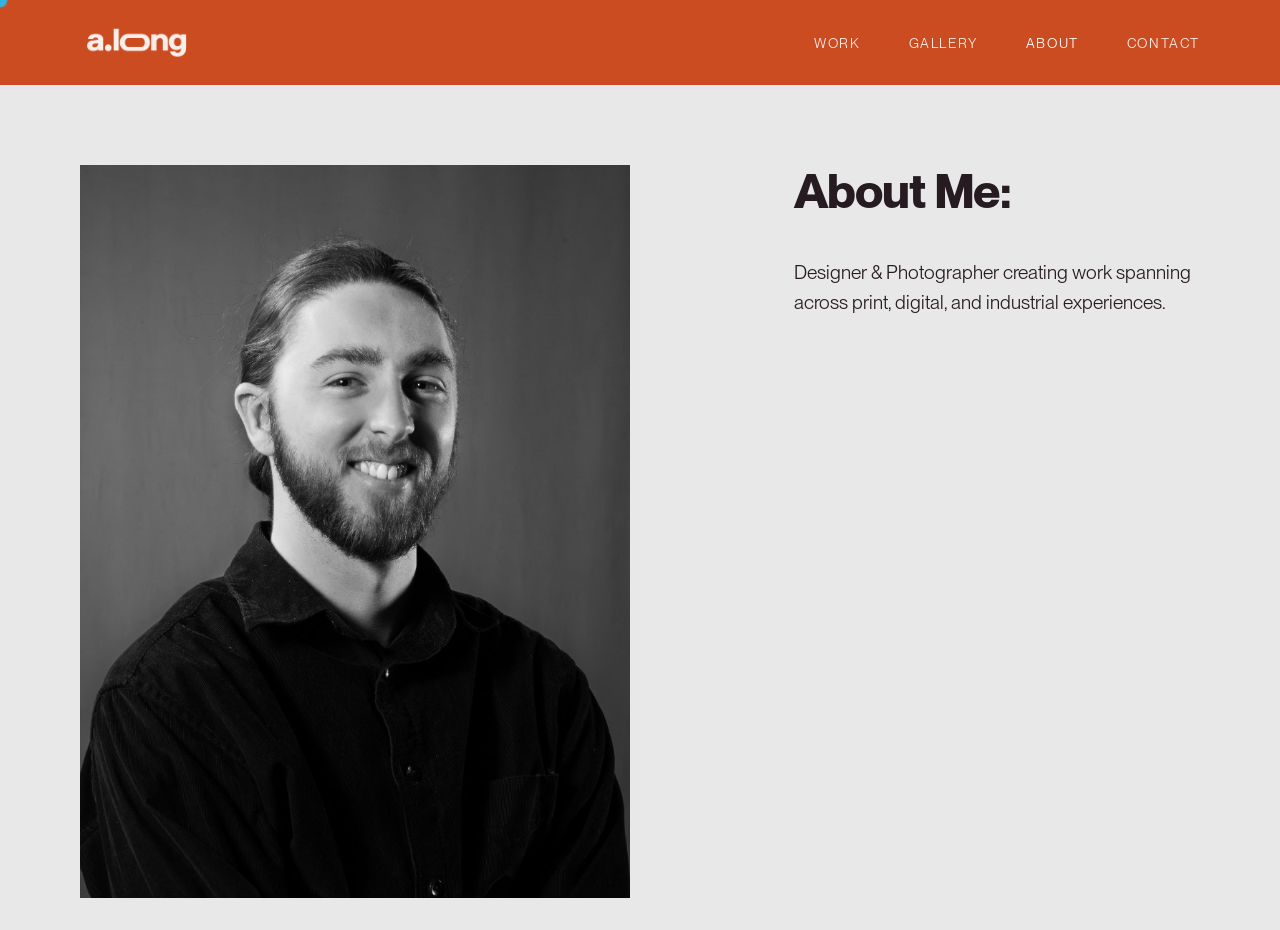
==== about.html @ 1a4ba727 "Add homepage and about pages with seamless page transitions - Create homepage.html with bottom-posit" ====
<!DOCTYPE html>
<html lang="en" data-theme="light">
<head>
    <meta charset="UTF-8">
    <meta name="viewport" content="width=device-width, initial-scale=1.0">
    <title>Alexander Long - About</title>
    <link rel="stylesheet" href="about-styles.css">
</head>
<body>
    <!-- Custom Cursor -->
    <div id="custom-cursor">View</div>

    <div id="loading-screen" class="loaded">
        <div class="loading-icon"></div>
    </div>

    <header class="header-static">
        <a href="homepage.html" class="logo"><img src="images/logo.png" alt="Alexander Long"></a>
        <nav>
            <ul>
                <li><a href="page2.html">WORK</a></li>
                <li><a href="#">GALLERY</a></li>
                <li><a href="about.html" class="active">ABOUT</a></li>
                <li><a href="#">CONTACT</a></li>
            </ul>
        </nav>
    </header>

    <main>
        <section class="info-grid">
            <div class="image-column">
                <img src="images/headshot.png" alt="Alexander Long">
            </div>

            <div class="about-column">
                <h3>About Me:</h3>
                <p>Designer & Photographer creating work spanning across print, digital, and industrial experiences.</p>
            </div>
        </section>
    </main>

    <script>
        // Page transition on WORK link click
        (function() {
            var workLink = document.querySelector('a[href="page2.html"]');
            var loadingScreen = document.getElementById('loading-screen');
            
            if (workLink && loadingScreen) {
                workLink.addEventListener('click', function(e) {
                    e.preventDefault();
                    
                    // Start from top (hidden position)
                    loadingScreen.style.transition = 'none';
                    loadingScreen.style.transform = 'translateY(-100%)';
                    loadingScreen.classList.remove('loaded');
                    void loadingScreen.offsetWidth; // Trigger reflow
                    
                    // Animate down to cover screen
                    loadingScreen.style.transition = 'transform 1.5s cubic-bezier(0.65, 0, 0.35, 1)';
                    loadingScreen.style.transform = 'translateY(0)';
                    
                    setTimeout(function() {
                        window.location.href = 'page2.html';
                    }, 1500);
                });
            }
        })();

        // Custom Cursor with smooth following
        (function() {
            var customCursor = document.getElementById('custom-cursor');
            
            var cursorPos = { x: 0, y: 0 };
            var mousePos = { x: 0, y: 0 };
            var speed = 0.15;

            document.addEventListener('mousemove', function(e) {
                mousePos.x = e.clientX;
                mousePos.y = e.clientY;
            });

            function updateCursor() {
                cursorPos.x += (mousePos.x - cursorPos.x) * speed;
                cursorPos.y += (mousePos.y - cursorPos.y) * speed;
                
                customCursor.style.transform = 'translate(' + cursorPos.x + 'px, ' + cursorPos.y + 'px) translate(-50%, -50%)';
                
                requestAnimationFrame(updateCursor);
            }
            updateCursor();

            var navLinks = document.querySelectorAll('nav a');
            var logo = document.querySelector('.logo');
            
            navLinks.forEach(function(link) {
                link.addEventListener('mouseenter', function() {
                    customCursor.classList.add('active');
                });

                link.addEventListener('mouseleave', function() {
                    customCursor.classList.remove('active');
                });
            });
            
            if (logo) {
                logo.addEventListener('mouseenter', function() {
                    customCursor.classList.add('active');
                });

                logo.addEventListener('mouseleave', function() {
                    customCursor.classList.remove('active');
                });
            }
        })();
    </script>
</body>
</html>
---- about-styles.css ----
/* Font Faces */
@font-face {
    font-family: 'PP Neue Montreal';
    src: url('fonts/PPNeueMontreal-Book.otf') format('opentype');
    font-weight: 400;
    font-style: normal;
}

@font-face {
    font-family: 'PP Neue Montreal';
    src: url('fonts/PPNeueMontreal-Bold.otf') format('opentype');
    font-weight: 700;
    font-style: normal;
}

/* Reset */
* {
    margin: 0;
    padding: 0;
    box-sizing: border-box;
}

body {
    font-family: 'PP Neue Montreal', sans-serif;
    background-color: #e8e8e8;
    color: #261b21;
    line-height: 1.6;
    cursor: none;
}

/* Custom Cursor */
#custom-cursor {
    position: fixed;
    width: 15px;
    height: 15px;
    border-radius: 50%;
    background-color: #ffffff;
    color: #ffffff;
    display: flex;
    align-items: center;
    justify-content: center;
    font-size: 0;
    font-weight: 700;
    text-align: center;
    pointer-events: none;
    z-index: 9999;
    left: 0;
    top: 0;
    will-change: transform;
    transform-origin: center;
    mix-blend-mode: difference;
}

/* Loading Screen */
#loading-screen {
    position: fixed;
    top: 0;
    left: 0;
    width: 100%;
    height: 100%;
    background-color: #261b21;
    display: flex;
    align-items: center;
    justify-content: center;
    z-index: 9999;
    transition: transform 1.5s cubic-bezier(0.65, 0, 0.35, 1);
    transform: translateY(0);
}

#loading-screen.loaded {
    transform: translateY(-100%);
}

.loading-icon {
    font-size: 2.5rem;
    animation: flip 1.5s ease-in-out infinite;
}

.loading-icon::before {
    content: '⌛';
    display: block;
}

@keyframes flip {
    0%, 100% {
        transform: rotate(0deg);
    }
    50% {
        transform: rotate(180deg);
    }
}

/* Static Header */
.header-static {
    display: flex;
    justify-content: space-between;
    align-items: center;
    padding: 1.4rem 5rem;
    width: 100%;
    background-color: #cc4c22;
}

.logo {
    display: flex;
    align-items: center;
    text-decoration: none;
    cursor: none;
}

.logo img {
    height: 2.5rem;
    width: auto;
    display: block;
    mix-blend-mode: screen;
}

nav {
    display: flex;
    align-items: center;
    gap: 3rem;
}

nav ul {
    display: flex;
    list-style: none;
    gap: 3rem;
}

nav a {
    color: #fff;
    text-decoration: none;
    font-size: 0.85rem;
    position: relative;
    padding-bottom: 0.25rem;
    transition: opacity 0.3s ease;
    letter-spacing: 0.1rem;
    opacity: 0.9;
    font-weight: 400;
    cursor: none;
}

nav a::after {
    content: '';
    position: absolute;
    bottom: 0;
    left: 0;
    width: 0;
    height: 1px;
    background-color: #fff;
    transition: width 0.3s ease;
}

nav a:hover::after {
    width: 100%;
}

nav a:hover {
    opacity: 1;
}

nav a.active {
    opacity: 1;
}

/* Main Content */
main {
    padding: 4rem 5rem 2rem 5rem;
    max-width: 2000px;
}


/* Info Grid */
.info-grid {
    display: grid;
    grid-template-columns: 650px 1fr;
    column-gap: 4rem;
    margin-bottom: 0rem;
    margin-top: 1rem;
    align-items: start;
}

.image-column {
    position: relative;
}

.image-column img {
    width: 200%;
    height: auto;
    display: block;
    max-width: 550px;
}

.image-column,
.about-column {
    margin-top: 0;
}

.about-column h3 {
    font-size: clamp(2rem, 4vw, 3rem);
    margin-bottom: 2.5rem;
    margin-top: 3rem;
    font-weight: 700;
    line-height: 1.1;
    letter-spacing: -0.02em;
    color: #261b21;
}

.about-column h3:first-of-type {
    margin-top: 0;
}

.about-column p {
    font-size: 1.2rem;
    font-weight: 400;
    line-height: 1.6;
    margin-bottom: 2rem;
    color: #261b21;
}

.about-column a {
    color: #261b21;
    text-decoration: underline;
}


/* Responsive Design */
@media (max-width: 1024px) {
    .info-grid {
        grid-template-columns: 1fr;
        gap: 3rem;
    }
    
    .about-column h3 {
        font-size: 2.5rem;
    }
    
    .about-column p {
        font-size: 2rem;
    }
}

@media (max-width: 768px) {
    main {
        padding: 2rem 2rem;
    }
    
    .header-static {
        padding: 1rem 2rem;
        flex-direction: column;
        gap: 1rem;
    }
    
    nav ul {
        gap: 1.5rem;
    }
    
    .info-grid {
        grid-template-columns: 1fr;
        gap: 2rem;
    }
    
    .about-column h3 {
        font-size: 2rem;
    }
    
    .about-column p {
        font-size: 1.5rem;
    }
}
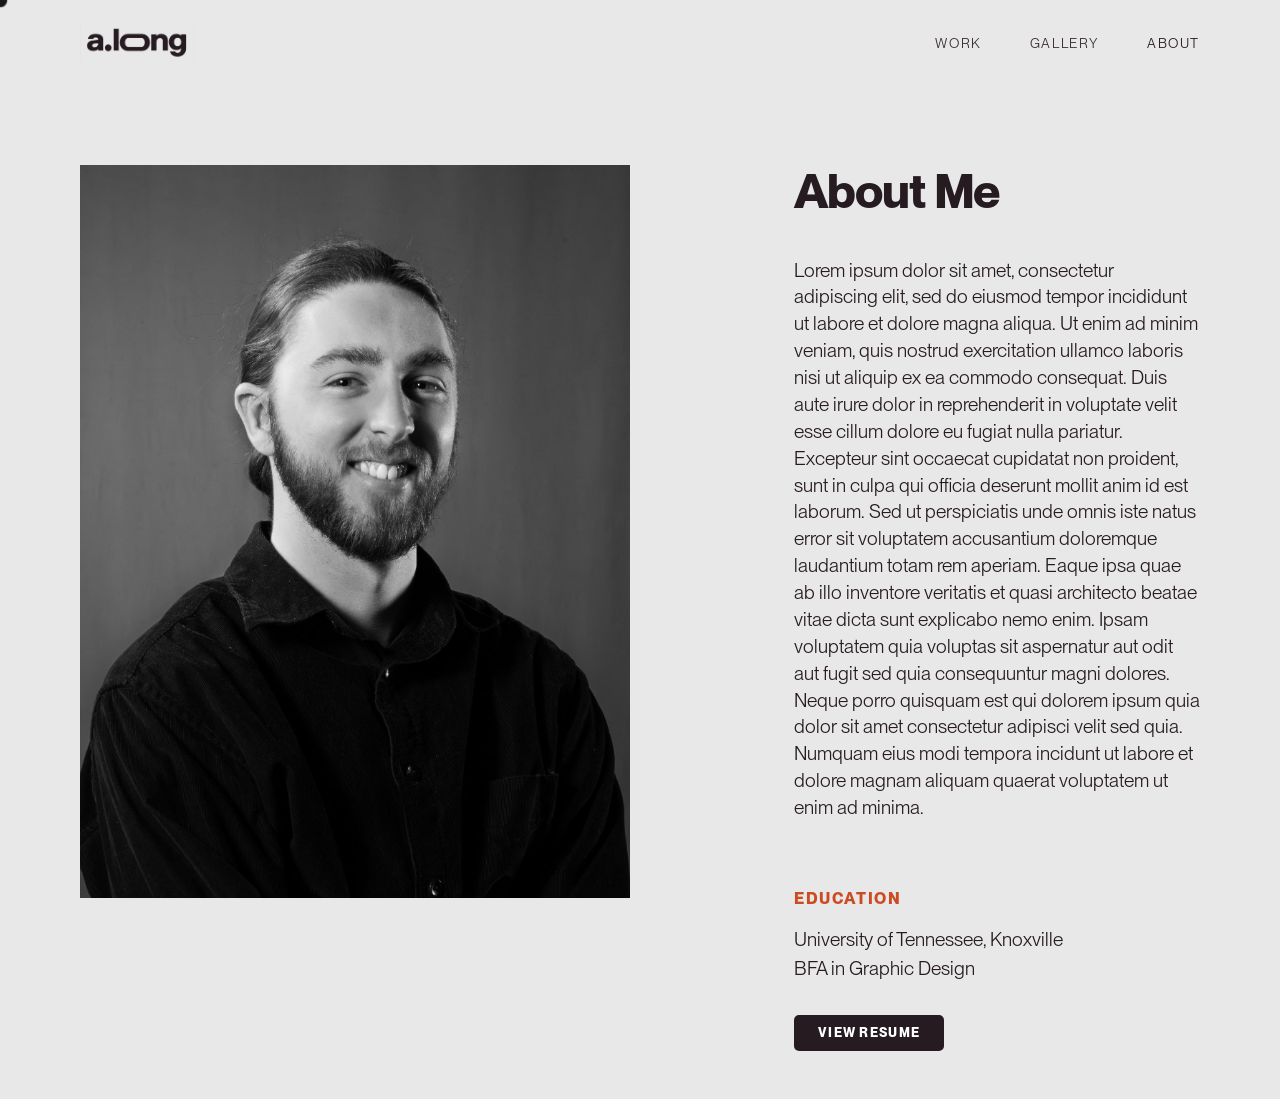
==== commit b044f1bd: "Update portfolio: about, homepage, gallery, styles, and assets Made-with: Cursor" ====
--- a/about.html
+++ b/about.html
@@ -15,13 +15,12 @@
     </div>
 
     <header class="header-static">
-        <a href="homepage.html" class="logo"><img src="images/logo.png" alt="Alexander Long"></a>
+        <a href="homepage.html" class="logo"><img src="images/a-long-logo.png" alt="Alexander Long"></a>
         <nav>
             <ul>
                 <li><a href="page2.html">WORK</a></li>
-                <li><a href="#">GALLERY</a></li>
+                <li><a href="gallery.html">GALLERY</a></li>
                 <li><a href="about.html" class="active">ABOUT</a></li>
-                <li><a href="#">CONTACT</a></li>
             </ul>
         </nav>
     </header>
@@ -33,8 +32,25 @@
             </div>
 
             <div class="about-column">
-                <h3>About Me:</h3>
-                <p>Designer & Photographer creating work spanning across print, digital, and industrial experiences.</p>
+                <h3>About Me</h3>
+                <p>Lorem ipsum dolor sit amet, consectetur adipiscing elit, sed do eiusmod tempor incididunt ut labore et dolore magna aliqua. 
+                    Ut enim ad minim veniam, quis nostrud exercitation ullamco laboris nisi ut aliquip ex ea commodo consequat. 
+                    Duis aute irure dolor in reprehenderit in voluptate velit esse cillum dolore eu fugiat nulla pariatur. 
+                    Excepteur sint occaecat cupidatat non proident, sunt in culpa qui officia deserunt mollit anim id est laborum. 
+                    Sed ut perspiciatis unde omnis iste natus error sit voluptatem accusantium doloremque laudantium totam rem aperiam. 
+                    Eaque ipsa quae ab illo inventore veritatis et quasi architecto beatae vitae dicta sunt explicabo nemo enim. 
+                    Ipsam voluptatem quia voluptas sit aspernatur aut odit aut fugit sed quia consequuntur magni dolores. 
+                    Neque porro quisquam est qui dolorem ipsum quia dolor sit amet consectetur adipisci velit sed quia. 
+                    Numquam eius modi tempora incidunt ut labore et dolore magnam aliquam quaerat voluptatem ut enim ad minima. 
+                </p>
+                
+                <div class="education-section">
+                    <h4 class="education-label">EDUCATION</h4>
+                    <h2 class="education-school">University of Tennessee, Knoxville</h2>
+                    <p class="education-degree">BFA in Graphic Design</p>
+                </div>
+                
+                <a href="#" class="about-link-button">VIEW RESUME</a>
             </div>
         </section>
     </main>
@@ -56,12 +72,12 @@
                     void loadingScreen.offsetWidth; // Trigger reflow
                     
                     // Animate down to cover screen
-                    loadingScreen.style.transition = 'transform 1.5s cubic-bezier(0.65, 0, 0.35, 1)';
+                    loadingScreen.style.transition = 'transform 1s cubic-bezier(0.65, 0, 0.35, 1)';
                     loadingScreen.style.transform = 'translateY(0)';
                     
                     setTimeout(function() {
                         window.location.href = 'page2.html';
-                    }, 1500);
+                    }, 1000);
                 });
             }
         })();
@@ -111,6 +127,66 @@
                     customCursor.classList.remove('active');
                 });
             }
+
+            // Add hover effect for about link button
+            var aboutButton = document.querySelector('.about-link-button');
+            if (aboutButton) {
+                aboutButton.addEventListener('mouseenter', function() {
+                    customCursor.classList.add('active');
+                });
+
+                aboutButton.addEventListener('mouseleave', function() {
+                    customCursor.classList.remove('active');
+                });
+            }
+        })();
+
+        // Page transition for Gallery link
+        (function() {
+            var galleryLink = document.querySelector('a[href="gallery.html"]');
+            var loadingScreen = document.getElementById('loading-screen');
+            
+            if (galleryLink && loadingScreen) {
+                galleryLink.addEventListener('click', function(e) {
+                    e.preventDefault();
+                    
+                    loadingScreen.style.transition = 'none';
+                    loadingScreen.style.transform = 'translateY(-100%)';
+                    loadingScreen.classList.remove('loaded');
+                    void loadingScreen.offsetWidth;
+                    
+                    loadingScreen.style.transition = 'transform 1s cubic-bezier(0.65, 0, 0.35, 1)';
+                    loadingScreen.style.transform = 'translateY(0)';
+                    
+                    setTimeout(function() {
+                        window.location.href = 'gallery.html';
+                    }, 1000);
+                });
+            }
+        })();
+
+        // Page transition for Logo click
+        (function() {
+            var logoLink = document.querySelector('a.logo');
+            var loadingScreen = document.getElementById('loading-screen');
+            
+            if (logoLink && loadingScreen) {
+                logoLink.addEventListener('click', function(e) {
+                    e.preventDefault();
+                    
+                    loadingScreen.style.transition = 'none';
+                    loadingScreen.style.transform = 'translateY(-100%)';
+                    loadingScreen.classList.remove('loaded');
+                    void loadingScreen.offsetWidth;
+                    
+                    loadingScreen.style.transition = 'transform 1s cubic-bezier(0.65, 0, 0.35, 1)';
+                    loadingScreen.style.transform = 'translateY(0)';
+                    
+                    setTimeout(function() {
+                        window.location.href = 'homepage.html';
+                    }, 1000);
+                });
+            }
         })();
     </script>
 </body>
--- a/about-styles.css
+++ b/about-styles.css
@@ -63,7 +63,7 @@
     align-items: center;
     justify-content: center;
     z-index: 9999;
-    transition: transform 1.5s cubic-bezier(0.65, 0, 0.35, 1);
+    transition: transform 1s cubic-bezier(0.65, 0, 0.35, 1);
     transform: translateY(0);
 }
 
@@ -97,7 +97,7 @@
     align-items: center;
     padding: 1.4rem 5rem;
     width: 100%;
-    background-color: #cc4c22;
+    background-color: #e8e8e8;
 }
 
 .logo {
@@ -111,7 +111,8 @@
     height: 2.5rem;
     width: auto;
     display: block;
-    mix-blend-mode: screen;
+    background: transparent;
+    mix-blend-mode: none;
 }
 
 nav {
@@ -127,7 +128,7 @@
 }
 
 nav a {
-    color: #fff;
+    color: #261b21;
     text-decoration: none;
     font-size: 0.85rem;
     position: relative;
@@ -146,7 +147,7 @@
     left: 0;
     width: 0;
     height: 1px;
-    background-color: #fff;
+    background-color: #261b21;
     transition: width 0.3s ease;
 }
 
@@ -211,8 +212,9 @@
 
 .about-column p {
     font-size: 1.2rem;
-    font-weight: 400;
-    line-height: 1.6;
+    max-width: 700px;
+    font-weight: 400;
+    line-height: 1.4;
     margin-bottom: 2rem;
     color: #261b21;
 }
@@ -222,6 +224,58 @@
     text-decoration: underline;
 }
 
+/* Education Section */
+.education-section {
+    margin-top: 4rem;
+}
+
+.education-label {
+    margin-top: 0rem;
+    font-size: 1rem;
+    font-weight: 700;
+    letter-spacing: 0.1em;
+    color: #cc4c22;
+    margin-bottom: 1rem;
+}
+
+.education-school {
+    font-size: 1.2rem;
+    font-weight: 400;
+    line-height: 1.3;
+    color: #261b21;
+    margin-bottom: 0.2rem;
+}
+
+.education-degree {
+    font-size: 1.5rem;
+    font-weight: 400;
+    line-height: 1.3;
+    color: #261b21;
+    margin-bottom: 0;
+}
+
+/* About Link Button */
+.about-link-button {
+    display: inline-block;
+    margin-top: 0rem;
+    padding: 0.5rem 1.5rem;
+    background-color: #261b21;
+    color: #ffffff !important;
+    text-decoration: none !important;
+    font-size: 0.8rem;
+    font-weight: 700;
+    letter-spacing: 0.1em;
+    border-radius: 5px;
+    transition: opacity 0.3s ease;
+    cursor: none;
+    margin-bottom: 1rem;
+    font-family: 'PP Neue Montreal', sans-serif;
+}
+
+.about-link-button:hover {
+    opacity: 0.8;
+    text-decoration: none !important;
+}
 
 /* Responsive Design */
 @media (max-width: 1024px) {
